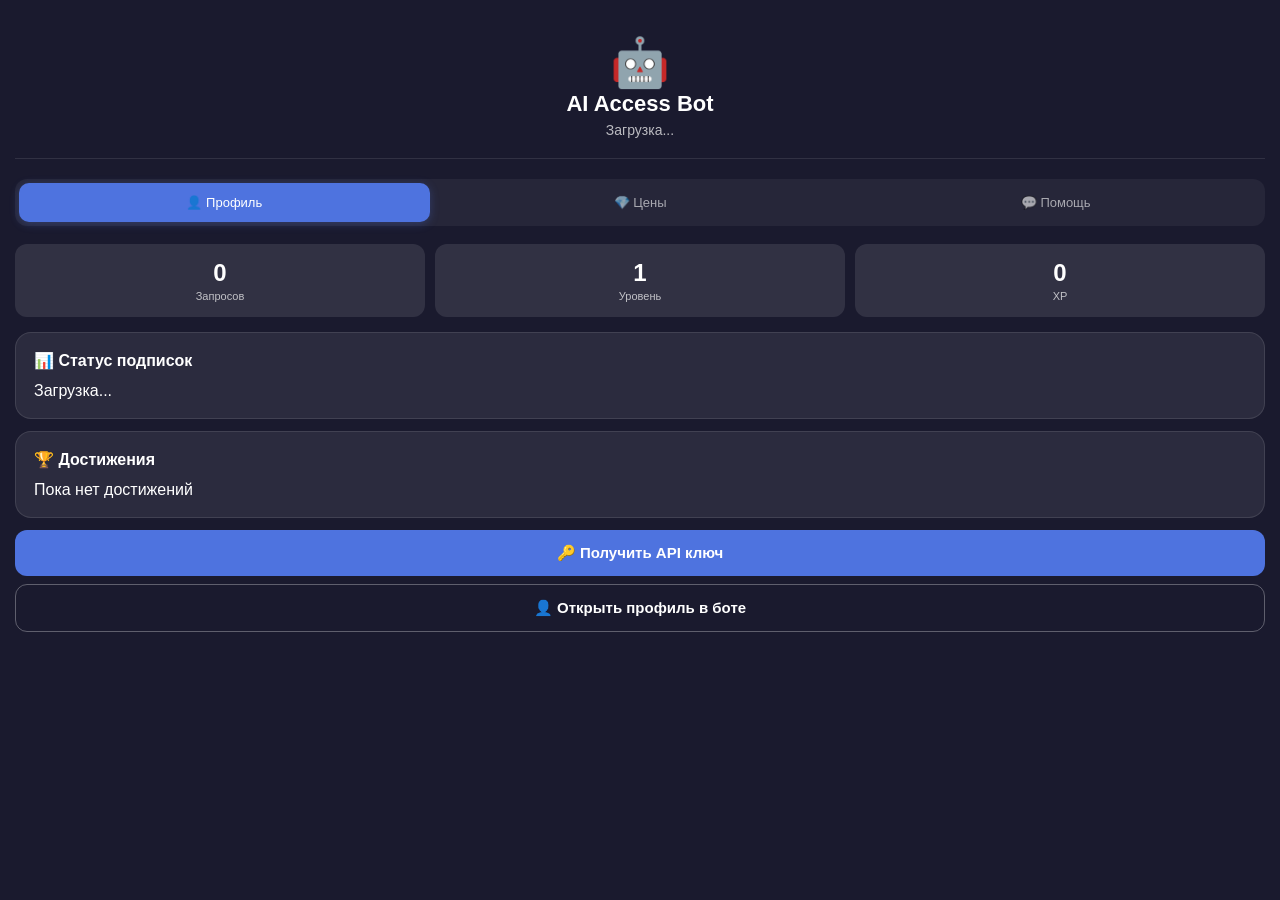
==== index.html @ 4efcd6c3 "Create index.html" ====
<!DOCTYPE html>
<html>
<head>
    <meta charset="UTF-8">
    <meta name="viewport" content="width=device-width, initial-scale=1.0, user-scalable=no">
    <title>AI Access Bot</title>
    <script src="https://telegram.org/js/telegram-web-app.js"></script>
    <style>
        * { margin: 0; padding: 0; box-sizing: border-box; }
        body {
            font-family: -apple-system, BlinkMacSystemFont, 'Segoe UI', sans-serif;
            background: #1a1a2e;
            color: white;
            min-height: 100vh;
            padding: 15px;
        }
        .header {
            text-align: center;
            padding: 20px 0;
            border-bottom: 1px solid rgba(255,255,255,0.1);
            margin-bottom: 20px;
        }
        .header h1 { font-size: 22px; }
        .header .emoji { font-size: 48px; }
        .header p { opacity: 0.7; font-size: 14px; margin-top: 5px; }
        
        .card {
            background: rgba(255,255,255,0.08);
            border-radius: 16px;
            padding: 18px;
            margin-bottom: 12px;
            border: 1px solid rgba(255,255,255,0.1);
        }
        .card h3 { font-size: 16px; margin-bottom: 12px; }
        
        .stats-row {
            display: flex;
            gap: 10px;
            margin-bottom: 15px;
        }
        .stat-box {
            flex: 1;
            background: rgba(255,255,255,0.1);
            border-radius: 12px;
            padding: 15px 10px;
            text-align: center;
        }
        .stat-box .value { font-size: 24px; font-weight: bold; }
        .stat-box .label { font-size: 11px; opacity: 0.7; margin-top: 3px; }
        
        .btn {
            display: block;
            width: 100%;
            padding: 14px;
            border: none;
            border-radius: 12px;
            font-size: 15px;
            cursor: pointer;
            margin-bottom: 8px;
            font-weight: 600;
            transition: all 0.2s;
            text-align: center;
        }
        .btn:active { transform: scale(0.97); opacity: 0.8; }
        .btn-blue { background: #4e73df; color: white; }
        .btn-green { background: #1cc88a; color: white; }
        .btn-purple { background: #764ba2; color: white; }
        .btn-outline { 
            background: transparent; 
            border: 1px solid rgba(255,255,255,0.3); 
            color: white; 
        }
        
        .nav-tabs {
            display: flex;
            gap: 5px;
            margin-bottom: 18px;
            background: rgba(255,255,255,0.05);
            border-radius: 12px;
            padding: 4px;
        }
        .nav-tab {
            flex: 1;
            padding: 12px 8px;
            border: none;
            border-radius: 10px;
            background: transparent;
            color: rgba(255,255,255,0.6);
            cursor: pointer;
            font-size: 13px;
            text-align: center;
            transition: all 0.3s;
        }
        .nav-tab.active { 
            background: #4e73df; 
            color: white; 
            box-shadow: 0 2px 10px rgba(78,115,223,0.3);
        }
        
        .tab-content { display: none; }
        .tab-content.active { display: block; }
        
        .key-box {
            background: rgba(0,0,0,0.3);
            padding: 12px;
            border-radius: 8px;
            font-family: monospace;
            word-break: break-all;
            font-size: 13px;
            margin-top: 8px;
            border: 1px solid rgba(255,255,255,0.1);
        }
        
        .achievement-tag {
            display: inline-block;
            background: rgba(255,255,255,0.12);
            padding: 6px 14px;
            border-radius: 20px;
            margin: 3px;
            font-size: 13px;
            border: 1px solid rgba(255,255,255,0.15);
        }
        
        .order-item {
            background: rgba(255,255,255,0.05);
            padding: 12px;
            border-radius: 10px;
            margin-bottom: 8px;
            border-left: 3px solid #4e73df;
        }
        
        .popup {
            display: none;
            position: fixed;
            top: 0; left: 0; right: 0; bottom: 0;
            background: rgba(0,0,0,0.8);
            z-index: 1000;
            align-items: center;
            justify-content: center;
        }
        .popup-content {
            background: #2a2a4a;
            border-radius: 16px;
            padding: 25px;
            margin: 20px;
            max-width: 400px;
            width: 100%;
        }
        .popup h3 { margin-bottom: 15px; }
        .popup input, .popup select {
            width: 100%;
            padding: 12px;
            border-radius: 10px;
            border: 1px solid rgba(255,255,255,0.2);
            background: rgba(255,255,255,0.1);
            color: white;
            margin-bottom: 10px;
            font-size: 15px;
        }
        .popup select option { background: #2a2a4a; color: white; }
        
        .toast {
            position: fixed;
            bottom: 20px;
            left: 50%;
            transform: translateX(-50%);
            background: #1cc88a;
            color: white;
            padding: 12px 24px;
            border-radius: 12px;
            font-weight: 600;
            z-index: 999;
            animation: slideUp 0.3s ease;
        }
        @keyframes slideUp {
            from { transform: translateX(-50%) translateY(100px); opacity: 0; }
            to { transform: translateX(-50%) translateY(0); opacity: 1; }
        }
    </style>
</head>
<body>
    <div class="header">
        <div class="emoji">🤖</div>
        <h1>AI Access Bot</h1>
        <p id="user-greeting">Загрузка...</p>
    </div>
    
    <!-- Вкладки -->
    <div class="nav-tabs">
        <button class="nav-tab active" onclick="switchTab('profile')">👤 Профиль</button>
        <button class="nav-tab" onclick="switchTab('pricing')">💎 Цены</button>
        <button class="nav-tab" onclick="switchTab('support')">💬 Помощь</button>
    </div>
    
    <!-- Профиль -->
    <div id="tab-profile" class="tab-content active">
        <div class="stats-row">
            <div class="stat-box">
                <div class="value" id="stat-requests">0</div>
                <div class="label">Запросов</div>
            </div>
            <div class="stat-box">
                <div class="value" id="stat-level">1</div>
                <div class="label">Уровень</div>
            </div>
            <div class="stat-box">
                <div class="value" id="stat-xp">0</div>
                <div class="label">XP</div>
            </div>
        </div>
        
        <div class="card">
            <h3>📊 Статус подписок</h3>
            <p id="sub-info">Загрузка...</p>
        </div>
        
        <div class="card">
            <h3>🏆 Достижения</h3>
            <div id="achievements">Пока нет достижений</div>
        </div>
        
        <button class="btn btn-blue" onclick="sendBotCommand('key')">🔑 Получить API ключ</button>
        <button class="btn btn-outline" onclick="sendBotCommand('profile')">👤 Открыть профиль в боте</button>
    </div>
    
    <!-- Цены -->
    <div id="tab-pricing" class="tab-content">
        <div class="card">
            <h3>🤖 AI Access</h3>
            <p>Доступ к ChatGPT, Claude, Midjourney</p>
            <div style="margin-top:12px;">
                <div class="order-item">
                    <strong>30 дней</strong> — 49 ₽
                </div>
                <div class="order-item">
                    <strong>90 дней</strong> — 99 ₽ <span style="color:#1cc88a;">-33%</span>
                </div>
                <div class="order-item">
                    <strong>365 дней</strong> — 299 ₽ <span style="color:#1cc88a;">-45%</span>
                </div>
            </div>
            <button class="btn btn-blue" style="margin-top:12px;" onclick="sendBotCommand('start')">🤖 Купить AI доступ</button>
        </div>
        
        <div class="card">
            <h3>📱 SIM.DL</h3>
            <p>Активация сим-карт через доверенное лицо</p>
            <div style="margin-top:12px;">
                <div class="order-item"><strong>30 дней</strong> — 299 ₽</div>
                <div class="order-item"><strong>90 дней</strong> — 599 ₽</div>
                <div class="order-item"><strong>365 дней</strong> — 1499 ₽</div>
            </div>
            <button class="btn btn-purple" style="margin-top:12px;" onclick="sendBotCommand('start')">📱 Купить SIM доступ</button>
        </div>
    </div>
    
    <!-- Поддержка -->
    <div id="tab-support" class="tab-content">
        <div class="card">
            <h3>💬 Частые вопросы</h3>
            <button class="btn btn-outline" onclick="showAnswer('price')">💰 Сколько стоит?</button>
            <button class="btn btn-outline" onclick="showAnswer('trial')">🆓 Есть ли триал?</button>
            <button class="btn btn-outline" onclick="showAnswer('key')">🔑 Как получить ключ?</button>
            <button class="btn btn-outline" onclick="showAnswer('sim')">📱 Как работает SIM.DL?</button>
        </div>
        
        <div class="card">
            <h3>📝 Нужна помощь?</h3>
            <textarea id="support-msg" style="width:100%;height:80px;border-radius:10px;padding:10px;background:rgba(255,255,255,0.1);color:white;border:1px solid rgba(255,255,255,0.2);margin-bottom:10px;" placeholder="Опишите проблему..."></textarea>
            <button class="btn btn-green" onclick="sendSupport()">📞 Отправить в поддержку</button>
        </div>
    </div>
    
    <!-- Попап ответа -->
    <div class="popup" id="answer-popup">
        <div class="popup-content">
            <h3 id="answer-title">Ответ</h3>
            <p id="answer-text"></p>
            <button class="btn btn-blue" onclick="closePopup()">Понятно</button>
        </div>
    </div>
    
    <script>
        const tg = window.Telegram.WebApp;
        tg.ready();
        tg.expand();
        
        // Данные пользователя из Telegram
        const user = tg.initDataUnsafe?.user;
        if (user) {
            document.getElementById('user-greeting').textContent = 
                '👋 ' + user.first_name + (user.username ? ' (@' + user.username + ')' : '');
        }
        
        // FAQ ответы
        const answers = {
            price: '💰 Стоимость:\n• AI Access — 49 ₽ (30 дн)\n• SIM.DL — 299 ₽ (30 дн)\nЕсть скидки на 90 и 365 дней!',
            trial: '🆓 Да! Триал AI Access на 3 дня бесллатно.\nИспользуйте кнопку «Получить доступ» в боте.',
            key: '🔑 После оплаты:\n1. Нажмите «Мой ключ» в боте\n2. Или используйте /key\nКлюч активируется через 10-15 мин.',
            sim: '📱 SIM.DL — активация сим-карт:\n1. Оплатите доступ\n2. Выберите оператора/регион\n3. Получите номер\nРаботает для Билайн, МТС, Мегафон, Tele2'
        };
        
        function switchTab(name) {
            document.querySelectorAll('.tab-content').forEach(t => t.classList.remove('active'));
            document.querySelectorAll('.nav-tab').forEach(b => b.classList.remove('active'));
            document.getElementById('tab-' + name).classList.add('active');
            event.target.classList.add('active');
        }
        
        function showAnswer(key) {
            document.getElementById('answer-title').textContent = '💬 Ответ';
            document.getElementById('answer-text').textContent = answers[key];
            document.getElementById('answer-popup').style.display = 'flex';
        }
        
        function closePopup() {
            document.getElementById('answer-popup').style.display = 'none';
        }
        
        function sendBotCommand(cmd) {
            tg.sendData(JSON.stringify({action: cmd}));
            showToast('✅ Отправлено в бота!');
        }
        
        function sendSupport() {
            const msg = document.getElementById('support-msg').value;
            if (msg) {
                tg.sendData(JSON.stringify({action: 'support', message: msg}));
                document.getElementById('support-msg').value = '';
                showToast('✅ Сообщение отправлено!');
            }
        }
        
        function showToast(text) {
            const toast = document.createElement('div');
            toast.className = 'toast';
            toast.textContent = text;
            document.body.appendChild(toast);
            setTimeout(() => toast.remove(), 2000);
        }
        
        // Загрузка данных из URL параметров (опционально)
        const params = new URLSearchParams(window.location.search);
        const userId = params.get('user_id');
        if (userId) {
            document.getElementById('stat-requests').textContent = '...';
            document.getElementById('sub-info').textContent = '🤖 AI: ... | 📱 SIM: ...';
        }
        
        // Установка цвета темы из Telegram
        if (tg.colorScheme === 'dark') {
            document.body.style.background = '#1a1a2e';
        } else {
            document.body.style.background = '#1a1a2e'; // Всегда тёмная
        }
    </script>
</body>
</html>
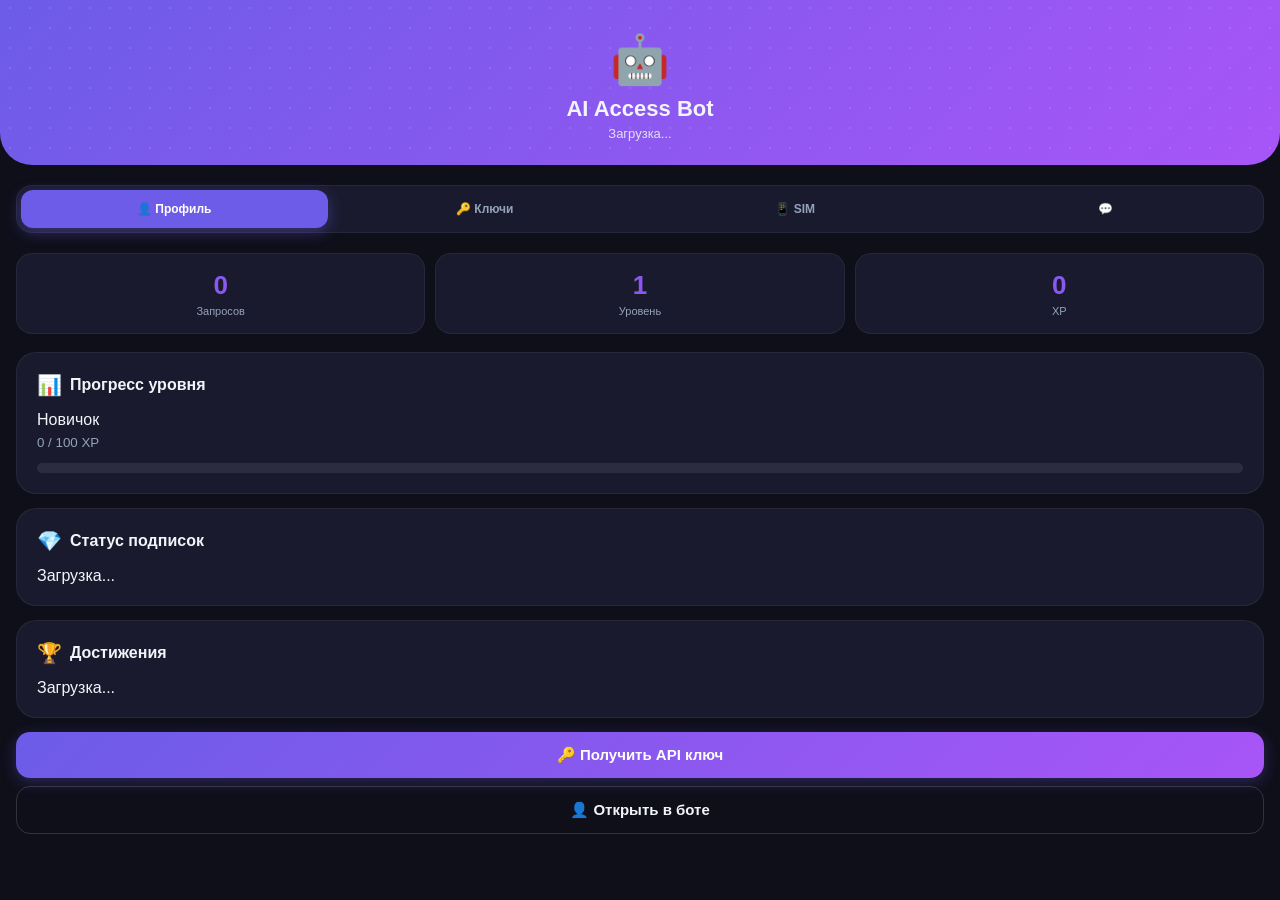
==== commit dcaacd6b: "Update index.html" ====
--- a/index.html
+++ b/index.html
@@ -1,200 +1,366 @@
 <!DOCTYPE html>
-<html>
+<html lang="ru">
 <head>
     <meta charset="UTF-8">
-    <meta name="viewport" content="width=device-width, initial-scale=1.0, user-scalable=no">
+    <meta name="viewport" content="width=device-width, initial-scale=1.0, user-scalable=no, viewport-fit=cover">
     <title>AI Access Bot</title>
     <script src="https://telegram.org/js/telegram-web-app.js"></script>
     <style>
+        :root {
+            --bg: #0f0f1a;
+            --card: #1a1a2e;
+            --accent: #6c5ce7;
+            --accent2: #a855f7;
+            --green: #10b981;
+            --yellow: #f59e0b;
+            --red: #ef4444;
+            --text: #f1f5f9;
+            --text2: #94a3b8;
+            --border: rgba(255,255,255,0.06);
+        }
+
         * { margin: 0; padding: 0; box-sizing: border-box; }
+
         body {
-            font-family: -apple-system, BlinkMacSystemFont, 'Segoe UI', sans-serif;
-            background: #1a1a2e;
+            font-family: -apple-system, BlinkMacSystemFont, 'Segoe UI', Roboto, sans-serif;
+            background: var(--bg);
+            color: var(--text);
+            min-height: 100vh;
+            padding-bottom: 20px;
+            -webkit-tap-highlight-color: transparent;
+            user-select: none;
+        }
+
+        /* Header */
+        .header {
+            background: linear-gradient(135deg, var(--accent), var(--accent2));
+            padding: 32px 20px 24px;
+            text-align: center;
+            border-radius: 0 0 32px 32px;
+            position: relative;
+            overflow: hidden;
+        }
+        .header::after {
+            content: '';
+            position: absolute;
+            top: -50%;
+            left: -50%;
+            width: 200%;
+            height: 200%;
+            background: radial-gradient(circle, rgba(255,255,255,0.1) 1px, transparent 1px);
+            background-size: 20px 20px;
+            animation: moveGrid 20s linear infinite;
+        }
+        @keyframes moveGrid {
+            from { transform: translate(0, 0); }
+            to { transform: translate(20px, 20px); }
+        }
+        .header-content { position: relative; z-index: 1; }
+        .header .emoji { font-size: 48px; animation: bounce 2s ease infinite; }
+        @keyframes bounce {
+            0%, 100% { transform: translateY(0); }
+            50% { transform: translateY(-10px); }
+        }
+        .header h1 { font-size: 22px; font-weight: 700; margin-top: 8px; }
+        .header p { font-size: 13px; opacity: 0.85; margin-top: 4px; }
+
+        /* Tabs */
+        .tabs {
+            display: flex;
+            gap: 4px;
+            margin: 20px 16px;
+            background: var(--card);
+            border-radius: 16px;
+            padding: 4px;
+            position: sticky;
+            top: 10px;
+            z-index: 100;
+            border: 1px solid var(--border);
+        }
+        .tab {
+            flex: 1;
+            padding: 12px 8px;
+            border: none;
+            border-radius: 12px;
+            background: transparent;
+            color: var(--text2);
+            cursor: pointer;
+            font-size: 12px;
+            font-weight: 600;
+            transition: all 0.3s ease;
+            white-space: nowrap;
+        }
+        .tab.active {
+            background: var(--accent);
             color: white;
-            min-height: 100vh;
-            padding: 15px;
-        }
-        .header {
+            box-shadow: 0 4px 15px rgba(108, 92, 231, 0.4);
+        }
+
+        /* Content */
+        .tab-content { display: none; padding: 0 16px; }
+        .tab-content.active { display: block; animation: fadeIn 0.3s ease; }
+        @keyframes fadeIn {
+            from { opacity: 0; transform: translateY(10px); }
+            to { opacity: 1; transform: translateY(0); }
+        }
+
+        /* Cards */
+        .card {
+            background: var(--card);
+            border-radius: 20px;
+            padding: 20px;
+            margin-bottom: 14px;
+            border: 1px solid var(--border);
+            transition: transform 0.2s ease;
+        }
+        .card:active { transform: scale(0.98); }
+        .card h3 {
+            font-size: 16px;
+            margin-bottom: 14px;
+            display: flex;
+            align-items: center;
+            gap: 8px;
+        }
+        .card h3 .icon { font-size: 20px; }
+
+        /* Stats Grid */
+        .stats-grid {
+            display: grid;
+            grid-template-columns: repeat(3, 1fr);
+            gap: 10px;
+            margin-bottom: 18px;
+        }
+        .stat-box {
+            background: var(--card);
+            border-radius: 16px;
+            padding: 16px 12px;
             text-align: center;
-            padding: 20px 0;
-            border-bottom: 1px solid rgba(255,255,255,0.1);
-            margin-bottom: 20px;
-        }
-        .header h1 { font-size: 22px; }
-        .header .emoji { font-size: 48px; }
-        .header p { opacity: 0.7; font-size: 14px; margin-top: 5px; }
-        
-        .card {
+            border: 1px solid var(--border);
+        }
+        .stat-box .value {
+            font-size: 26px;
+            font-weight: 700;
+            background: linear-gradient(135deg, var(--accent), var(--accent2));
+            -webkit-background-clip: text;
+            -webkit-text-fill-color: transparent;
+        }
+        .stat-box .label {
+            font-size: 11px;
+            color: var(--text2);
+            margin-top: 4px;
+        }
+
+        /* XP Bar */
+        .xp-bar {
             background: rgba(255,255,255,0.08);
-            border-radius: 16px;
-            padding: 18px;
-            margin-bottom: 12px;
-            border: 1px solid rgba(255,255,255,0.1);
-        }
-        .card h3 { font-size: 16px; margin-bottom: 12px; }
-        
-        .stats-row {
-            display: flex;
-            gap: 10px;
-            margin-bottom: 15px;
-        }
-        .stat-box {
-            flex: 1;
-            background: rgba(255,255,255,0.1);
             border-radius: 12px;
-            padding: 15px 10px;
-            text-align: center;
-        }
-        .stat-box .value { font-size: 24px; font-weight: bold; }
-        .stat-box .label { font-size: 11px; opacity: 0.7; margin-top: 3px; }
-        
+            height: 10px;
+            margin-top: 12px;
+            overflow: hidden;
+        }
+        .xp-fill {
+            height: 100%;
+            border-radius: 12px;
+            background: linear-gradient(90deg, var(--accent), var(--accent2));
+            transition: width 0.5s ease;
+            position: relative;
+        }
+        .xp-fill::after {
+            content: '';
+            position: absolute;
+            right: 0; top: 0; bottom: 0;
+            width: 20px;
+            background: white;
+            opacity: 0.3;
+            border-radius: 0 12px 12px 0;
+        }
+
+        /* Buttons */
         .btn {
             display: block;
             width: 100%;
             padding: 14px;
             border: none;
-            border-radius: 12px;
+            border-radius: 14px;
             font-size: 15px;
+            font-weight: 600;
             cursor: pointer;
             margin-bottom: 8px;
-            font-weight: 600;
-            transition: all 0.2s;
+            transition: all 0.2s ease;
             text-align: center;
-        }
-        .btn:active { transform: scale(0.97); opacity: 0.8; }
-        .btn-blue { background: #4e73df; color: white; }
-        .btn-green { background: #1cc88a; color: white; }
-        .btn-purple { background: #764ba2; color: white; }
-        .btn-outline { 
-            background: transparent; 
-            border: 1px solid rgba(255,255,255,0.3); 
-            color: white; 
-        }
-        
-        .nav-tabs {
-            display: flex;
-            gap: 5px;
-            margin-bottom: 18px;
-            background: rgba(255,255,255,0.05);
-            border-radius: 12px;
-            padding: 4px;
-        }
-        .nav-tab {
-            flex: 1;
-            padding: 12px 8px;
-            border: none;
-            border-radius: 10px;
+            position: relative;
+            overflow: hidden;
+        }
+        .btn:active {
+            transform: scale(0.96);
+            opacity: 0.85;
+        }
+        .btn-primary {
+            background: linear-gradient(135deg, var(--accent), var(--accent2));
+            color: white;
+            box-shadow: 0 4px 15px rgba(108, 92, 231, 0.3);
+        }
+        .btn-success { background: var(--green); color: white; }
+        .btn-warning { background: var(--yellow); color: #1a1a2e; }
+        .btn-outline {
             background: transparent;
-            color: rgba(255,255,255,0.6);
-            cursor: pointer;
-            font-size: 13px;
-            text-align: center;
-            transition: all 0.3s;
-        }
-        .nav-tab.active { 
-            background: #4e73df; 
-            color: white; 
-            box-shadow: 0 2px 10px rgba(78,115,223,0.3);
-        }
-        
-        .tab-content { display: none; }
-        .tab-content.active { display: block; }
-        
+            border: 1px solid rgba(255,255,255,0.15);
+            color: var(--text);
+        }
+
+        /* Key Box */
         .key-box {
             background: rgba(0,0,0,0.3);
-            padding: 12px;
+            padding: 14px;
+            border-radius: 12px;
+            font-family: 'Courier New', monospace;
+            font-size: 12px;
+            word-break: break-all;
+            margin-top: 8px;
+            border: 1px solid var(--border);
+            position: relative;
+        }
+        .key-box .copy-btn {
+            position: absolute;
+            right: 8px;
+            top: 8px;
+            background: var(--accent);
+            color: white;
+            border: none;
+            padding: 6px 12px;
             border-radius: 8px;
-            font-family: monospace;
-            word-break: break-all;
-            font-size: 13px;
-            margin-top: 8px;
-            border: 1px solid rgba(255,255,255,0.1);
-        }
-        
+            font-size: 11px;
+            cursor: pointer;
+        }
+
+        /* Achievements */
         .achievement-tag {
             display: inline-block;
-            background: rgba(255,255,255,0.12);
-            padding: 6px 14px;
+            background: rgba(255,255,255,0.06);
+            padding: 8px 14px;
             border-radius: 20px;
             margin: 3px;
             font-size: 13px;
-            border: 1px solid rgba(255,255,255,0.15);
-        }
-        
+            border: 1px solid var(--border);
+        }
+
+        /* Orders */
         .order-item {
-            background: rgba(255,255,255,0.05);
-            padding: 12px;
-            border-radius: 10px;
+            background: rgba(255,255,255,0.03);
+            padding: 14px;
+            border-radius: 12px;
             margin-bottom: 8px;
-            border-left: 3px solid #4e73df;
-        }
-        
-        .popup {
+            border-left: 3px solid var(--accent);
+        }
+        .order-item.completed { border-left-color: var(--green); }
+        .order-item.pending { border-left-color: var(--yellow); }
+
+        /* Toast */
+        .toast {
+            position: fixed;
+            bottom: 30px;
+            left: 50%;
+            transform: translateX(-50%);
+            background: var(--green);
+            color: white;
+            padding: 12px 24px;
+            border-radius: 14px;
+            font-weight: 600;
+            font-size: 14px;
+            z-index: 999;
+            animation: slideUp 0.3s ease;
+            box-shadow: 0 10px 30px rgba(16, 185, 129, 0.4);
+        }
+        @keyframes slideUp {
+            from { transform: translateX(-50%) translateY(100px); opacity: 0; }
+            to { transform: translateX(-50%) translateY(0); opacity: 1; }
+        }
+
+        /* Modal */
+        .modal {
             display: none;
             position: fixed;
             top: 0; left: 0; right: 0; bottom: 0;
             background: rgba(0,0,0,0.8);
-            z-index: 1000;
+            z-index: 200;
             align-items: center;
             justify-content: center;
-        }
-        .popup-content {
-            background: #2a2a4a;
-            border-radius: 16px;
-            padding: 25px;
-            margin: 20px;
+            padding: 20px;
+        }
+        .modal.active { display: flex; }
+        .modal-content {
+            background: var(--card);
+            border-radius: 20px;
+            padding: 24px;
             max-width: 400px;
             width: 100%;
-        }
-        .popup h3 { margin-bottom: 15px; }
-        .popup input, .popup select {
+            border: 1px solid var(--border);
+        }
+        .modal h3 { margin-bottom: 16px; }
+        .modal textarea {
             width: 100%;
+            height: 100px;
+            background: rgba(255,255,255,0.05);
+            border: 1px solid var(--border);
+            border-radius: 12px;
+            color: var(--text);
             padding: 12px;
-            border-radius: 10px;
-            border: 1px solid rgba(255,255,255,0.2);
-            background: rgba(255,255,255,0.1);
-            color: white;
-            margin-bottom: 10px;
-            font-size: 15px;
-        }
-        .popup select option { background: #2a2a4a; color: white; }
-        
-        .toast {
-            position: fixed;
-            bottom: 20px;
-            left: 50%;
-            transform: translateX(-50%);
-            background: #1cc88a;
-            color: white;
-            padding: 12px 24px;
-            border-radius: 12px;
-            font-weight: 600;
-            z-index: 999;
-            animation: slideUp 0.3s ease;
-        }
-        @keyframes slideUp {
-            from { transform: translateX(-50%) translateY(100px); opacity: 0; }
-            to { transform: translateX(-50%) translateY(0); opacity: 1; }
+            font-family: inherit;
+            font-size: 14px;
+            resize: vertical;
+        }
+
+        /* Pulse Animation */
+        .pulse {
+            animation: pulse 2s ease infinite;
+        }
+        @keyframes pulse {
+            0%, 100% { opacity: 1; }
+            50% { opacity: 0.5; }
+        }
+
+        /* Loading */
+        .loading {
+            text-align: center;
+            padding: 30px;
+            color: var(--text2);
+        }
+        .loading .spinner {
+            width: 40px;
+            height: 40px;
+            border: 3px solid var(--border);
+            border-top-color: var(--accent);
+            border-radius: 50%;
+            animation: spin 0.8s linear infinite;
+            margin: 0 auto 12px;
+        }
+        @keyframes spin {
+            to { transform: rotate(360deg); }
         }
     </style>
 </head>
 <body>
+
+    <!-- Header -->
     <div class="header">
-        <div class="emoji">🤖</div>
-        <h1>AI Access Bot</h1>
-        <p id="user-greeting">Загрузка...</p>
-    </div>
-    
-    <!-- Вкладки -->
-    <div class="nav-tabs">
-        <button class="nav-tab active" onclick="switchTab('profile')">👤 Профиль</button>
-        <button class="nav-tab" onclick="switchTab('pricing')">💎 Цены</button>
-        <button class="nav-tab" onclick="switchTab('support')">💬 Помощь</button>
-    </div>
-    
-    <!-- Профиль -->
+        <div class="header-content">
+            <div class="emoji">🤖</div>
+            <h1>AI Access Bot</h1>
+            <p id="user-greeting">Загрузка...</p>
+        </div>
+    </div>
+
+    <!-- Tabs -->
+    <div class="tabs">
+        <button class="tab active" onclick="switchTab('profile')">👤 Профиль</button>
+        <button class="tab" onclick="switchTab('keys')">🔑 Ключи</button>
+        <button class="tab" onclick="switchTab('sim')">📱 SIM</button>
+        <button class="tab" onclick="switchTab('help')">💬</button>
+    </div>
+
+    <!-- Profile Tab -->
     <div id="tab-profile" class="tab-content active">
-        <div class="stats-row">
+        <div class="stats-grid">
             <div class="stat-box">
                 <div class="value" id="stat-requests">0</div>
                 <div class="label">Запросов</div>
@@ -208,151 +374,202 @@
                 <div class="label">XP</div>
             </div>
         </div>
-        
-        <div class="card">
-            <h3>📊 Статус подписок</h3>
-            <p id="sub-info">Загрузка...</p>
-        </div>
-        
-        <div class="card">
-            <h3>🏆 Достижения</h3>
-            <div id="achievements">Пока нет достижений</div>
-        </div>
-        
-        <button class="btn btn-blue" onclick="sendBotCommand('key')">🔑 Получить API ключ</button>
-        <button class="btn btn-outline" onclick="sendBotCommand('profile')">👤 Открыть профиль в боте</button>
-    </div>
-    
-    <!-- Цены -->
-    <div id="tab-pricing" class="tab-content">
-        <div class="card">
-            <h3>🤖 AI Access</h3>
-            <p>Доступ к ChatGPT, Claude, Midjourney</p>
-            <div style="margin-top:12px;">
-                <div class="order-item">
-                    <strong>30 дней</strong> — 49 ₽
-                </div>
-                <div class="order-item">
-                    <strong>90 дней</strong> — 99 ₽ <span style="color:#1cc88a;">-33%</span>
-                </div>
-                <div class="order-item">
-                    <strong>365 дней</strong> — 299 ₽ <span style="color:#1cc88a;">-45%</span>
-                </div>
+
+        <div class="card">
+            <h3><span class="icon">📊</span> Прогресс уровня</h3>
+            <p id="level-name" style="margin-bottom:4px;">Новичок</p>
+            <small style="color:var(--text2);" id="xp-text">0 / 100 XP</small>
+            <div class="xp-bar">
+                <div class="xp-fill" id="xp-bar" style="width: 0%;"></div>
             </div>
-            <button class="btn btn-blue" style="margin-top:12px;" onclick="sendBotCommand('start')">🤖 Купить AI доступ</button>
-        </div>
-        
-        <div class="card">
-            <h3>📱 SIM.DL</h3>
-            <p>Активация сим-карт через доверенное лицо</p>
-            <div style="margin-top:12px;">
-                <div class="order-item"><strong>30 дней</strong> — 299 ₽</div>
-                <div class="order-item"><strong>90 дней</strong> — 599 ₽</div>
-                <div class="order-item"><strong>365 дней</strong> — 1499 ₽</div>
-            </div>
-            <button class="btn btn-purple" style="margin-top:12px;" onclick="sendBotCommand('start')">📱 Купить SIM доступ</button>
-        </div>
-    </div>
-    
-    <!-- Поддержка -->
-    <div id="tab-support" class="tab-content">
-        <div class="card">
-            <h3>💬 Частые вопросы</h3>
-            <button class="btn btn-outline" onclick="showAnswer('price')">💰 Сколько стоит?</button>
-            <button class="btn btn-outline" onclick="showAnswer('trial')">🆓 Есть ли триал?</button>
-            <button class="btn btn-outline" onclick="showAnswer('key')">🔑 Как получить ключ?</button>
-            <button class="btn btn-outline" onclick="showAnswer('sim')">📱 Как работает SIM.DL?</button>
-        </div>
-        
-        <div class="card">
-            <h3>📝 Нужна помощь?</h3>
-            <textarea id="support-msg" style="width:100%;height:80px;border-radius:10px;padding:10px;background:rgba(255,255,255,0.1);color:white;border:1px solid rgba(255,255,255,0.2);margin-bottom:10px;" placeholder="Опишите проблему..."></textarea>
-            <button class="btn btn-green" onclick="sendSupport()">📞 Отправить в поддержку</button>
-        </div>
-    </div>
-    
-    <!-- Попап ответа -->
-    <div class="popup" id="answer-popup">
-        <div class="popup-content">
-            <h3 id="answer-title">Ответ</h3>
-            <p id="answer-text"></p>
-            <button class="btn btn-blue" onclick="closePopup()">Понятно</button>
-        </div>
-    </div>
-    
+        </div>
+
+        <div class="card">
+            <h3><span class="icon">💎</span> Статус подписок</h3>
+            <div id="sub-info">Загрузка...</div>
+        </div>
+
+        <div class="card">
+            <h3><span class="icon">🏆</span> Достижения</h3>
+            <div id="achievements">Загрузка...</div>
+        </div>
+
+        <button class="btn btn-primary" onclick="sendBotCmd('key')">🔑 Получить API ключ</button>
+        <button class="btn btn-outline" onclick="sendBotCmd('profile')">👤 Открыть в боте</button>
+    </div>
+
+    <!-- Keys Tab -->
+    <div id="tab-keys" class="tab-content">
+        <div class="card">
+            <h3><span class="icon">🔑</span> AI API Ключи</h3>
+            <div id="keys-list">Загрузка...</div>
+        </div>
+        <button class="btn btn-primary" onclick="generateKey()">🔄 Сгенерировать новый ключ</button>
+        <button class="btn btn-outline" onclick="sendBotCmd('key')">📋 Все ключи в боте</button>
+    </div>
+
+    <!-- SIM Tab -->
+    <div id="tab-sim" class="tab-content">
+        <div class="card">
+            <h3><span class="icon">📱</span> Мои SIM заказы</h3>
+            <div id="sim-orders">Загрузка...</div>
+        </div>
+        <button class="btn btn-primary" onclick="sendBotCmd('start')">📱 Новый заказ</button>
+    </div>
+
+    <!-- Help Tab -->
+    <div id="tab-help" class="tab-content">
+        <div class="card">
+            <h3><span class="icon">💬</span> Частые вопросы</h3>
+            <button class="btn btn-outline" onclick="showFAQ('price')">💰 Сколько стоит?</button>
+            <button class="btn btn-outline" onclick="showFAQ('trial')">🆓 Есть ли триал?</button>
+            <button class="btn btn-outline" onclick="showFAQ('key')">🔑 Как получить ключ?</button>
+            <button class="btn btn-outline" onclick="showFAQ('sim')">📱 Как работает SIM.DL?</button>
+            <button class="btn btn-outline" onclick="showFAQ('pay')">💳 Способы оплаты?</button>
+        </div>
+
+        <div class="card">
+            <h3><span class="icon">📝</span> Нужна помощь?</h3>
+            <textarea id="help-msg" placeholder="Опишите проблему..."></textarea>
+            <button class="btn btn-success" onclick="sendHelp()" style="margin-top:8px;">📞 Отправить</button>
+        </div>
+    </div>
+
+    <!-- FAQ Modal -->
+    <div class="modal" id="faq-modal">
+        <div class="modal-content">
+            <h3 id="faq-title">Ответ</h3>
+            <p id="faq-text" style="line-height:1.6;"></p>
+            <button class="btn btn-primary" onclick="closeModal()" style="margin-top:16px;">Понятно</button>
+        </div>
+    </div>
+
     <script>
+        // ============== INIT ==============
         const tg = window.Telegram.WebApp;
         tg.ready();
         tg.expand();
+
+        // User data
+        const user = tg.initDataUnsafe?.user;
+        const userId = user?.id || new URLSearchParams(location.search).get('user_id');
         
-        // Данные пользователя из Telegram
-        const user = tg.initDataUnsafe?.user;
         if (user) {
             document.getElementById('user-greeting').textContent = 
                 '👋 ' + user.first_name + (user.username ? ' (@' + user.username + ')' : '');
         }
-        
-        // FAQ ответы
-        const answers = {
-            price: '💰 Стоимость:\n• AI Access — 49 ₽ (30 дн)\n• SIM.DL — 299 ₽ (30 дн)\nЕсть скидки на 90 и 365 дней!',
-            trial: '🆓 Да! Триал AI Access на 3 дня бесллатно.\nИспользуйте кнопку «Получить доступ» в боте.',
-            key: '🔑 После оплаты:\n1. Нажмите «Мой ключ» в боте\n2. Или используйте /key\nКлюч активируется через 10-15 мин.',
-            sim: '📱 SIM.DL — активация сим-карт:\n1. Оплатите доступ\n2. Выберите оператора/регион\n3. Получите номер\nРаботает для Билайн, МТС, Мегафон, Tele2'
+
+        // ============== FAQ DATA ==============
+        const faq = {
+            price: '💰 <b>Стоимость:</b><br><br>🤖 AI Access:<br>• 30 дней — 49 ₽<br>• 90 дней — 99 ₽<br>• 365 дней — 299 ₽<br><br>📱 SIM.DL:<br>• 30 дней — 299 ₽<br>• 90 дней — 599 ₽<br>• 365 дней — 1499 ₽',
+            trial: '🆓 <b>Да, есть триал!</b><br><br>AI Access — 3 дня бесллатно.<br>Нажмите кнопку «Триал» в боте или используйте команду /trial',
+            key: '🔑 <b>Как получить ключ:</b><br><br>1. Оплатите доступ<br>2. Нажмите «Мой ключ» в боте<br>3. Или команда /key<br><br>Ключ активируется через 10-15 минут.',
+            sim: '📱 <b>SIM.DL — активация сим-карт:</b><br><br>1. Оплатите доступ (299 ₽)<br>2. Выберите оператора<br>3. Выберите регион<br>4. Выберите тариф<br>5. Получите номер<br><br>Операторы: Билайн, МТС, Мегафон, Tele2',
+            pay: '💳 <b>Способы оплаты:</b><br><br>• Перевод на карту (СБП)<br>• Криптовалюта (TON, USDT, BTC)<br>• Telegram Stars<br><br>Выберите способ в боте.'
         };
-        
+
+        // ============== TAB SWITCHING ==============
         function switchTab(name) {
-            document.querySelectorAll('.tab-content').forEach(t => t.classList.remove('active'));
-            document.querySelectorAll('.nav-tab').forEach(b => b.classList.remove('active'));
+            document.querySelectorAll('.tab-content').forEach(el => el.classList.remove('active'));
+            document.querySelectorAll('.tab').forEach(el => el.classList.remove('active'));
             document.getElementById('tab-' + name).classList.add('active');
             event.target.classList.add('active');
         }
-        
-        function showAnswer(key) {
-            document.getElementById('answer-title').textContent = '💬 Ответ';
-            document.getElementById('answer-text').textContent = answers[key];
-            document.getElementById('answer-popup').style.display = 'flex';
-        }
-        
-        function closePopup() {
-            document.getElementById('answer-popup').style.display = 'none';
-        }
-        
-        function sendBotCommand(cmd) {
-            tg.sendData(JSON.stringify({action: cmd}));
+
+        // ============== FAQ ==============
+        function showFAQ(key) {
+            document.getElementById('faq-title').textContent = '💬 ' + Object.keys(faq).find(k => faq[k] === faq[key]) || 'Ответ';
+            document.getElementById('faq-text').innerHTML = faq[key];
+            document.getElementById('faq-modal').classList.add('active');
+        }
+
+        function closeModal() {
+            document.getElementById('faq-modal').classList.remove('active');
+        }
+
+        // ============== BOT COMMANDS ==============
+        function sendBotCmd(cmd) {
+            tg.sendData(JSON.stringify({action: cmd, user_id: userId}));
             showToast('✅ Отправлено в бота!');
         }
-        
-        function sendSupport() {
-            const msg = document.getElementById('support-msg').value;
+
+        function sendHelp() {
+            const msg = document.getElementById('help-msg').value.trim();
             if (msg) {
-                tg.sendData(JSON.stringify({action: 'support', message: msg}));
-                document.getElementById('support-msg').value = '';
+                tg.sendData(JSON.stringify({action: 'support', message: msg, user_id: userId}));
+                document.getElementById('help-msg').value = '';
                 showToast('✅ Сообщение отправлено!');
+            } else {
+                showToast('⚠️ Введите сообщение');
             }
         }
-        
+
+        function generateKey() {
+            tg.sendData(JSON.stringify({action: 'generate_key', user_id: userId}));
+            showToast('🔄 Запрос на новый ключ...');
+        }
+
+        // ============== TOAST ==============
         function showToast(text) {
+            const existing = document.querySelector('.toast');
+            if (existing) existing.remove();
+            
             const toast = document.createElement('div');
             toast.className = 'toast';
             toast.textContent = text;
             document.body.appendChild(toast);
-            setTimeout(() => toast.remove(), 2000);
-        }
-        
-        // Загрузка данных из URL параметров (опционально)
-        const params = new URLSearchParams(window.location.search);
-        const userId = params.get('user_id');
-        if (userId) {
+            setTimeout(() => toast.remove(), 2500);
+        }
+
+        // ============== LOAD DATA ==============
+        function loadProfile() {
             document.getElementById('stat-requests').textContent = '...';
-            document.getElementById('sub-info').textContent = '🤖 AI: ... | 📱 SIM: ...';
-        }
-        
-        // Установка цвета темы из Telegram
-        if (tg.colorScheme === 'dark') {
-            document.body.style.background = '#1a1a2e';
-        } else {
-            document.body.style.background = '#1a1a2e'; // Всегда тёмная
-        }
+            document.getElementById('sub-info').innerHTML = '🤖 AI: ...<br>📱 SIM: ...';
+            document.getElementById('achievements').innerHTML = '<span class="achievement-tag">Загрузка...</span>';
+        }
+
+        function loadKeys() {
+            document.getElementById('keys-list').innerHTML = 
+                '<div class="key-box">Загрузка ключей...<br><small style="color:var(--text2);">Нажмите «Сгенерировать» или откройте бота</small></div>';
+        }
+
+        function loadSimOrders() {
+            document.getElementById('sim-orders').innerHTML = 
+                '<div class="loading"><div class="spinner"></div>Загрузка заказов...</div>';
+        }
+
+        // Init
+        loadProfile();
+        loadKeys();
+        loadSimOrders();
+
+        // ============== RECEIVE DATA FROM BOT ==============
+        tg.onEvent('mainButtonClicked', () => {
+            tg.sendData(JSON.stringify({action: 'main_button'}));
+        });
+
+        // Close modal on background click
+        document.getElementById('faq-modal').addEventListener('click', function(e) {
+            if (e.target === this) closeModal();
+        });
+
+        // Swipe between tabs
+        let touchStartX = 0;
+        document.addEventListener('touchstart', e => { touchStartX = e.touches[0].clientX; });
+        document.addEventListener('touchend', e => {
+            const diff = touchStartX - e.changedTouches[0].clientX;
+            if (Math.abs(diff) > 80) {
+                const tabs = ['profile', 'keys', 'sim', 'help'];
+                const current = tabs.findIndex(t => document.getElementById('tab-' + t).classList.contains('active'));
+                const next = diff > 0 ? Math.min(tabs.length - 1, current + 1) : Math.max(0, current - 1);
+                if (next !== current) {
+                    document.querySelectorAll('.tab-content').forEach(el => el.classList.remove('active'));
+                    document.querySelectorAll('.tab').forEach(el => el.classList.remove('active'));
+                    document.getElementById('tab-' + tabs[next]).classList.add('active');
+                    document.querySelectorAll('.tab')[next].classList.add('active');
+                }
+            }
+        });
     </script>
 </body>
 </html>
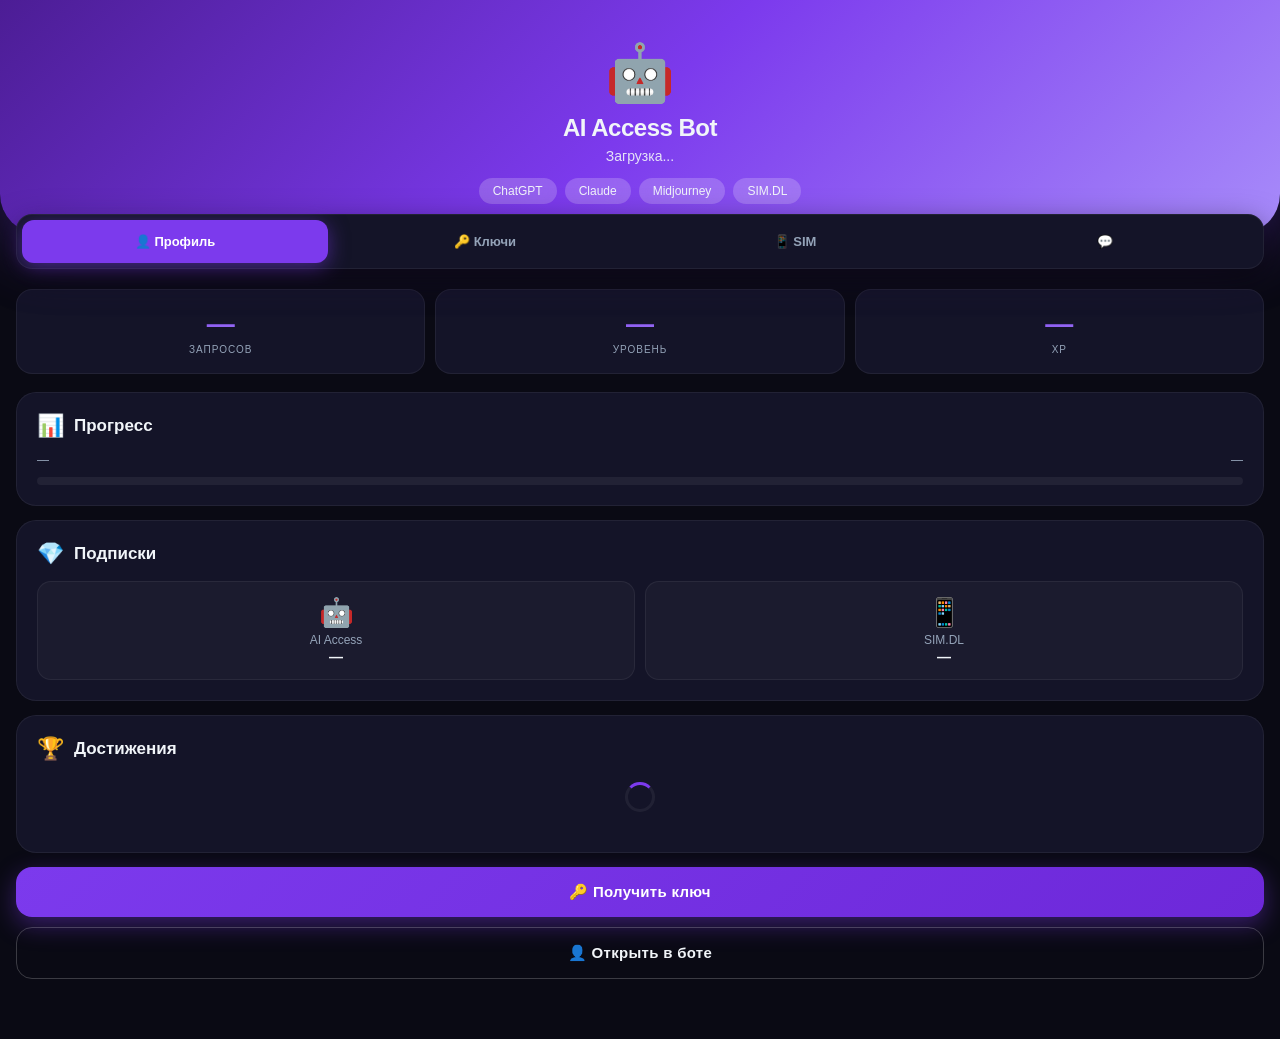
==== commit bd0c3282: "Update index.html" ====
--- a/index.html
+++ b/index.html
@@ -7,569 +7,262 @@
     <script src="https://telegram.org/js/telegram-web-app.js"></script>
     <style>
         :root {
-            --bg: #0f0f1a;
-            --card: #1a1a2e;
-            --accent: #6c5ce7;
-            --accent2: #a855f7;
-            --green: #10b981;
-            --yellow: #f59e0b;
-            --red: #ef4444;
-            --text: #f1f5f9;
-            --text2: #94a3b8;
-            --border: rgba(255,255,255,0.06);
-        }
-
-        * { margin: 0; padding: 0; box-sizing: border-box; }
-
+            --bg: #0a0a14; --card: #141428; --accent: #7c3aed; --accent2: #a78bfa;
+            --green: #10b981; --yellow: #f59e0b; --red: #ef4444; --text: #f1f5f9;
+            --text2: #94a3b8; --border: rgba(255,255,255,0.06); --radius: 20px;
+        }
+        * { margin:0; padding:0; box-sizing:border-box; }
         body {
-            font-family: -apple-system, BlinkMacSystemFont, 'Segoe UI', Roboto, sans-serif;
-            background: var(--bg);
-            color: var(--text);
-            min-height: 100vh;
-            padding-bottom: 20px;
-            -webkit-tap-highlight-color: transparent;
-            user-select: none;
-        }
-
-        /* Header */
+            font-family: -apple-system, BlinkMacSystemFont, 'Segoe UI', sans-serif;
+            background: var(--bg); color: var(--text); min-height: 100vh;
+            padding-bottom: 30px; -webkit-tap-highlight-color: transparent;
+            overflow-x: hidden;
+        }
+        .bg-glow {
+            position: fixed; top: -100px; left: 50%; transform: translateX(-50%);
+            width: 300px; height: 300px; border-radius: 50%;
+            background: radial-gradient(circle, rgba(124,58,237,0.3) 0%, transparent 70%);
+            pointer-events: none; z-index: 0;
+        }
         .header {
-            background: linear-gradient(135deg, var(--accent), var(--accent2));
-            padding: 32px 20px 24px;
-            text-align: center;
-            border-radius: 0 0 32px 32px;
-            position: relative;
-            overflow: hidden;
-        }
-        .header::after {
-            content: '';
-            position: absolute;
-            top: -50%;
-            left: -50%;
-            width: 200%;
-            height: 200%;
-            background: radial-gradient(circle, rgba(255,255,255,0.1) 1px, transparent 1px);
-            background-size: 20px 20px;
-            animation: moveGrid 20s linear infinite;
-        }
-        @keyframes moveGrid {
-            from { transform: translate(0, 0); }
-            to { transform: translate(20px, 20px); }
-        }
-        .header-content { position: relative; z-index: 1; }
-        .header .emoji { font-size: 48px; animation: bounce 2s ease infinite; }
-        @keyframes bounce {
-            0%, 100% { transform: translateY(0); }
-            50% { transform: translateY(-10px); }
-        }
-        .header h1 { font-size: 22px; font-weight: 700; margin-top: 8px; }
-        .header p { font-size: 13px; opacity: 0.85; margin-top: 4px; }
-
-        /* Tabs */
+            background: linear-gradient(135deg, #4c1d95, #7c3aed, #a78bfa);
+            padding: 40px 24px 30px; text-align: center; border-radius: 0 0 40px 40px;
+            position: relative; z-index: 1; box-shadow: 0 20px 60px rgba(124,58,237,0.3);
+        }
+        .header .emoji { font-size: 56px; animation: float 3s ease infinite; }
+        @keyframes float { 0%,100%{transform:translateY(0)} 50%{transform:translateY(-15px)} }
+        .header h1 { font-size: 24px; font-weight: 800; margin-top: 8px; letter-spacing: -0.5px; }
+        .header p { font-size: 14px; opacity: 0.9; margin-top: 6px; font-weight: 400; }
+        .header .badge-row { display: flex; gap: 8px; justify-content: center; margin-top: 14px; }
+        .header .badge {
+            background: rgba(255,255,255,0.2); backdrop-filter: blur(10px);
+            padding: 6px 14px; border-radius: 20px; font-size: 12px; font-weight: 500;
+        }
+
+        .tabs-container { position: sticky; top: 10px; z-index: 100; padding: 0 16px; margin-top: -20px; }
         .tabs {
-            display: flex;
-            gap: 4px;
-            margin: 20px 16px;
-            background: var(--card);
-            border-radius: 16px;
-            padding: 4px;
-            position: sticky;
-            top: 10px;
-            z-index: 100;
-            border: 1px solid var(--border);
+            display: flex; gap: 4px; background: var(--card); border-radius: 16px;
+            padding: 5px; border: 1px solid var(--border); box-shadow: 0 10px 30px rgba(0,0,0,0.5);
         }
         .tab {
-            flex: 1;
-            padding: 12px 8px;
-            border: none;
-            border-radius: 12px;
-            background: transparent;
-            color: var(--text2);
-            cursor: pointer;
-            font-size: 12px;
-            font-weight: 600;
-            transition: all 0.3s ease;
-            white-space: nowrap;
-        }
-        .tab.active {
-            background: var(--accent);
-            color: white;
-            box-shadow: 0 4px 15px rgba(108, 92, 231, 0.4);
-        }
-
-        /* Content */
-        .tab-content { display: none; padding: 0 16px; }
-        .tab-content.active { display: block; animation: fadeIn 0.3s ease; }
-        @keyframes fadeIn {
-            from { opacity: 0; transform: translateY(10px); }
-            to { opacity: 1; transform: translateY(0); }
-        }
-
-        /* Cards */
+            flex: 1; padding: 14px 8px; border: none; border-radius: 12px;
+            background: transparent; color: var(--text2); cursor: pointer;
+            font-size: 13px; font-weight: 600; transition: all 0.3s ease; position: relative;
+        }
+        .tab.active { background: var(--accent); color: white; box-shadow: 0 4px 20px rgba(124,58,237,0.5); }
+        .tab:not(.active):active { background: rgba(255,255,255,0.05); }
+
+        .tab-content { display: none; padding: 20px 16px; animation: fadeSlide 0.4s ease; }
+        .tab-content.active { display: block; }
+        @keyframes fadeSlide { from{opacity:0;transform:translateY(15px)} to{opacity:1;transform:translateY(0)} }
+
         .card {
-            background: var(--card);
-            border-radius: 20px;
-            padding: 20px;
-            margin-bottom: 14px;
-            border: 1px solid var(--border);
-            transition: transform 0.2s ease;
+            background: var(--card); border-radius: var(--radius); padding: 20px;
+            margin-bottom: 14px; border: 1px solid var(--border); position: relative; z-index: 1;
+            backdrop-filter: blur(10px); transition: all 0.2s;
         }
         .card:active { transform: scale(0.98); }
-        .card h3 {
-            font-size: 16px;
-            margin-bottom: 14px;
-            display: flex;
-            align-items: center;
-            gap: 8px;
-        }
-        .card h3 .icon { font-size: 20px; }
-
-        /* Stats Grid */
-        .stats-grid {
-            display: grid;
-            grid-template-columns: repeat(3, 1fr);
-            gap: 10px;
-            margin-bottom: 18px;
-        }
+        .card h3 { font-size: 17px; margin-bottom: 14px; display: flex; align-items: center; gap: 10px; font-weight: 700; }
+        .card h3 .icon { font-size: 22px; }
+
+        .stats-grid { display: grid; grid-template-columns: repeat(3,1fr); gap: 10px; margin-bottom: 18px; }
         .stat-box {
-            background: var(--card);
-            border-radius: 16px;
-            padding: 16px 12px;
-            text-align: center;
-            border: 1px solid var(--border);
-        }
-        .stat-box .value {
-            font-size: 26px;
-            font-weight: 700;
-            background: linear-gradient(135deg, var(--accent), var(--accent2));
-            -webkit-background-clip: text;
-            -webkit-text-fill-color: transparent;
-        }
-        .stat-box .label {
-            font-size: 11px;
-            color: var(--text2);
-            margin-top: 4px;
-        }
-
-        /* XP Bar */
-        .xp-bar {
-            background: rgba(255,255,255,0.08);
-            border-radius: 12px;
-            height: 10px;
-            margin-top: 12px;
-            overflow: hidden;
-        }
-        .xp-fill {
-            height: 100%;
-            border-radius: 12px;
-            background: linear-gradient(90deg, var(--accent), var(--accent2));
-            transition: width 0.5s ease;
-            position: relative;
-        }
-        .xp-fill::after {
-            content: '';
-            position: absolute;
-            right: 0; top: 0; bottom: 0;
-            width: 20px;
-            background: white;
-            opacity: 0.3;
-            border-radius: 0 12px 12px 0;
-        }
-
-        /* Buttons */
+            background: var(--card); border-radius: 16px; padding: 18px 12px;
+            text-align: center; border: 1px solid var(--border);
+        }
+        .stat-box .value { font-size: 28px; font-weight: 800; background: linear-gradient(135deg, var(--accent), var(--accent2)); -webkit-background-clip: text; -webkit-text-fill-color: transparent; }
+        .stat-box .label { font-size: 10px; color: var(--text2); margin-top: 4px; text-transform: uppercase; letter-spacing: 1px; }
+
+        .xp-bar { background: rgba(255,255,255,0.06); border-radius: 12px; height: 8px; margin-top: 10px; overflow: hidden; }
+        .xp-fill { height: 100%; border-radius: 12px; background: linear-gradient(90deg, var(--accent), var(--accent2)); transition: width 0.6s ease; box-shadow: 0 0 10px rgba(124,58,237,0.5); }
+        .xp-label { display: flex; justify-content: space-between; font-size: 12px; color: var(--text2); margin-top: 6px; }
+
+        .sub-row { display: flex; gap: 10px; }
+        .sub-box { flex: 1; background: rgba(255,255,255,0.03); border-radius: 14px; padding: 14px; text-align: center; border: 1px solid var(--border); }
+        .sub-box .sub-emoji { font-size: 28px; }
+        .sub-box .sub-name { font-size: 12px; color: var(--text2); margin-top: 4px; }
+        .sub-box .sub-status { font-size: 14px; font-weight: 700; margin-top: 2px; }
+        .sub-box.active { border-color: var(--accent); background: rgba(124,58,237,0.1); }
+
         .btn {
-            display: block;
-            width: 100%;
-            padding: 14px;
-            border: none;
-            border-radius: 14px;
-            font-size: 15px;
-            font-weight: 600;
-            cursor: pointer;
-            margin-bottom: 8px;
-            transition: all 0.2s ease;
-            text-align: center;
-            position: relative;
-            overflow: hidden;
-        }
-        .btn:active {
-            transform: scale(0.96);
-            opacity: 0.85;
-        }
-        .btn-primary {
-            background: linear-gradient(135deg, var(--accent), var(--accent2));
-            color: white;
-            box-shadow: 0 4px 15px rgba(108, 92, 231, 0.3);
-        }
-        .btn-success { background: var(--green); color: white; }
-        .btn-warning { background: var(--yellow); color: #1a1a2e; }
-        .btn-outline {
-            background: transparent;
-            border: 1px solid rgba(255,255,255,0.15);
-            color: var(--text);
-        }
-
-        /* Key Box */
+            display: block; width: 100%; padding: 16px; border: none; border-radius: 16px;
+            font-size: 15px; font-weight: 600; cursor: pointer; margin-bottom: 10px;
+            transition: all 0.2s; text-align: center; letter-spacing: 0.3px;
+        }
+        .btn:active { transform: scale(0.95); }
+        .btn-primary { background: linear-gradient(135deg, var(--accent), #6d28d9); color: white; box-shadow: 0 8px 25px rgba(124,58,237,0.4); }
+        .btn-success { background: var(--green); color: white; box-shadow: 0 8px 25px rgba(16,185,129,0.3); }
+        .btn-outline { background: transparent; border: 1px solid rgba(255,255,255,0.2); color: var(--text); }
+        .btn-sm { padding: 10px 16px; font-size: 13px; border-radius: 12px; }
+
         .key-box {
-            background: rgba(0,0,0,0.3);
-            padding: 14px;
-            border-radius: 12px;
-            font-family: 'Courier New', monospace;
-            font-size: 12px;
-            word-break: break-all;
-            margin-top: 8px;
-            border: 1px solid var(--border);
-            position: relative;
-        }
-        .key-box .copy-btn {
-            position: absolute;
-            right: 8px;
-            top: 8px;
-            background: var(--accent);
-            color: white;
-            border: none;
-            padding: 6px 12px;
-            border-radius: 8px;
-            font-size: 11px;
-            cursor: pointer;
-        }
-
-        /* Achievements */
-        .achievement-tag {
-            display: inline-block;
-            background: rgba(255,255,255,0.06);
-            padding: 8px 14px;
-            border-radius: 20px;
-            margin: 3px;
-            font-size: 13px;
-            border: 1px solid var(--border);
-        }
-
-        /* Orders */
-        .order-item {
-            background: rgba(255,255,255,0.03);
-            padding: 14px;
-            border-radius: 12px;
-            margin-bottom: 8px;
-            border-left: 3px solid var(--accent);
-        }
+            background: rgba(0,0,0,0.3); padding: 14px; border-radius: 12px;
+            font-family: 'SF Mono', 'Courier New', monospace; font-size: 12px;
+            word-break: break-all; margin-bottom: 8px; border: 1px solid var(--border);
+            position: relative; display: flex; align-items: center; justify-content: space-between; gap: 10px;
+        }
+        .copy-btn {
+            background: var(--accent); color: white; border: none; padding: 8px 12px;
+            border-radius: 10px; font-size: 11px; cursor: pointer; white-space: nowrap; flex-shrink: 0;
+        }
+
+        .achievement-tag { display: inline-block; background: rgba(255,255,255,0.06); padding: 8px 14px; border-radius: 20px; margin: 4px; font-size: 13px; border: 1px solid var(--border); }
+        .order-item { background: rgba(255,255,255,0.03); padding: 14px; border-radius: 12px; margin-bottom: 8px; border-left: 4px solid var(--accent); }
         .order-item.completed { border-left-color: var(--green); }
         .order-item.pending { border-left-color: var(--yellow); }
 
-        /* Toast */
         .toast {
-            position: fixed;
-            bottom: 30px;
-            left: 50%;
-            transform: translateX(-50%);
-            background: var(--green);
-            color: white;
-            padding: 12px 24px;
-            border-radius: 14px;
-            font-weight: 600;
-            font-size: 14px;
-            z-index: 999;
-            animation: slideUp 0.3s ease;
-            box-shadow: 0 10px 30px rgba(16, 185, 129, 0.4);
-        }
-        @keyframes slideUp {
-            from { transform: translateX(-50%) translateY(100px); opacity: 0; }
-            to { transform: translateX(-50%) translateY(0); opacity: 1; }
-        }
-
-        /* Modal */
+            position: fixed; bottom: 30px; left: 50%; transform: translateX(-50%);
+            background: var(--card); color: white; padding: 14px 24px; border-radius: 16px;
+            font-weight: 600; z-index: 999; animation: toastIn 0.3s ease;
+            border: 1px solid var(--border); box-shadow: 0 10px 30px rgba(0,0,0,0.5);
+        }
+        @keyframes toastIn { from{transform:translateX(-50%) translateY(80px);opacity:0} to{transform:translateX(-50%) translateY(0);opacity:1} }
+
         .modal {
-            display: none;
-            position: fixed;
-            top: 0; left: 0; right: 0; bottom: 0;
-            background: rgba(0,0,0,0.8);
-            z-index: 200;
-            align-items: center;
-            justify-content: center;
-            padding: 20px;
+            display: none; position: fixed; top: 0; left: 0; right: 0; bottom: 0;
+            background: rgba(0,0,0,0.8); z-index: 200; align-items: center; justify-content: center; padding: 20px;
         }
         .modal.active { display: flex; }
-        .modal-content {
-            background: var(--card);
-            border-radius: 20px;
-            padding: 24px;
-            max-width: 400px;
-            width: 100%;
-            border: 1px solid var(--border);
-        }
-        .modal h3 { margin-bottom: 16px; }
+        .modal-content { background: var(--card); border-radius: 24px; padding: 24px; max-width: 400px; width: 100%; border: 1px solid var(--border); }
+        .modal h3 { margin-bottom: 14px; }
         .modal textarea {
-            width: 100%;
-            height: 100px;
-            background: rgba(255,255,255,0.05);
-            border: 1px solid var(--border);
-            border-radius: 12px;
-            color: var(--text);
-            padding: 12px;
-            font-family: inherit;
-            font-size: 14px;
-            resize: vertical;
-        }
-
-        /* Pulse Animation */
-        .pulse {
-            animation: pulse 2s ease infinite;
-        }
-        @keyframes pulse {
-            0%, 100% { opacity: 1; }
-            50% { opacity: 0.5; }
-        }
-
-        /* Loading */
-        .loading {
-            text-align: center;
-            padding: 30px;
-            color: var(--text2);
-        }
-        .loading .spinner {
-            width: 40px;
-            height: 40px;
-            border: 3px solid var(--border);
-            border-top-color: var(--accent);
-            border-radius: 50%;
-            animation: spin 0.8s linear infinite;
-            margin: 0 auto 12px;
-        }
-        @keyframes spin {
-            to { transform: rotate(360deg); }
-        }
+            width: 100%; height: 100px; background: rgba(255,255,255,0.05); border: 1px solid var(--border);
+            border-radius: 14px; color: var(--text); padding: 14px; font-family: inherit; font-size: 14px; resize: vertical;
+        }
+
+        .loading-spinner {
+            width: 30px; height: 30px; border: 3px solid var(--border); border-top-color: var(--accent);
+            border-radius: 50%; animation: spin 0.8s linear infinite; margin: 20px auto;
+        }
+        @keyframes spin { to{transform:rotate(360deg)} }
     </style>
 </head>
 <body>
-
-    <!-- Header -->
+    <div class="bg-glow"></div>
+
     <div class="header">
-        <div class="header-content">
-            <div class="emoji">🤖</div>
-            <h1>AI Access Bot</h1>
-            <p id="user-greeting">Загрузка...</p>
-        </div>
-    </div>
-
-    <!-- Tabs -->
-    <div class="tabs">
-        <button class="tab active" onclick="switchTab('profile')">👤 Профиль</button>
-        <button class="tab" onclick="switchTab('keys')">🔑 Ключи</button>
-        <button class="tab" onclick="switchTab('sim')">📱 SIM</button>
-        <button class="tab" onclick="switchTab('help')">💬</button>
-    </div>
-
-    <!-- Profile Tab -->
+        <div class="emoji">🤖</div>
+        <h1>AI Access Bot</h1>
+        <p id="user-greeting">Загрузка...</p>
+        <div class="badge-row">
+            <span class="badge">ChatGPT</span>
+            <span class="badge">Claude</span>
+            <span class="badge">Midjourney</span>
+            <span class="badge">SIM.DL</span>
+        </div>
+    </div>
+
+    <div class="tabs-container">
+        <div class="tabs">
+            <button class="tab active" onclick="switchTab('profile')">👤 Профиль</button>
+            <button class="tab" onclick="switchTab('keys')">🔑 Ключи</button>
+            <button class="tab" onclick="switchTab('sim')">📱 SIM</button>
+            <button class="tab" onclick="switchTab('help')">💬</button>
+        </div>
+    </div>
+
     <div id="tab-profile" class="tab-content active">
         <div class="stats-grid">
-            <div class="stat-box">
-                <div class="value" id="stat-requests">0</div>
-                <div class="label">Запросов</div>
+            <div class="stat-box"><div class="value" id="stat-requests">—</div><div class="label">Запросов</div></div>
+            <div class="stat-box"><div class="value" id="stat-level">—</div><div class="label">Уровень</div></div>
+            <div class="stat-box"><div class="value" id="stat-xp">—</div><div class="label">XP</div></div>
+        </div>
+
+        <div class="card">
+            <h3><span class="icon">📊</span> Прогресс</h3>
+            <div class="xp-label"><span id="level-name">—</span><span id="xp-text">—</span></div>
+            <div class="xp-bar"><div class="xp-fill" id="xp-bar" style="width:0%"></div></div>
+        </div>
+
+        <div class="card">
+            <h3><span class="icon">💎</span> Подписки</h3>
+            <div class="sub-row" id="sub-info">
+                <div class="sub-box"><div class="sub-emoji">🤖</div><div class="sub-name">AI Access</div><div class="sub-status">—</div></div>
+                <div class="sub-box"><div class="sub-emoji">📱</div><div class="sub-name">SIM.DL</div><div class="sub-status">—</div></div>
             </div>
-            <div class="stat-box">
-                <div class="value" id="stat-level">1</div>
-                <div class="label">Уровень</div>
-            </div>
-            <div class="stat-box">
-                <div class="value" id="stat-xp">0</div>
-                <div class="label">XP</div>
-            </div>
-        </div>
-
-        <div class="card">
-            <h3><span class="icon">📊</span> Прогресс уровня</h3>
-            <p id="level-name" style="margin-bottom:4px;">Новичок</p>
-            <small style="color:var(--text2);" id="xp-text">0 / 100 XP</small>
-            <div class="xp-bar">
-                <div class="xp-fill" id="xp-bar" style="width: 0%;"></div>
-            </div>
-        </div>
-
-        <div class="card">
-            <h3><span class="icon">💎</span> Статус подписок</h3>
-            <div id="sub-info">Загрузка...</div>
         </div>
 
         <div class="card">
             <h3><span class="icon">🏆</span> Достижения</h3>
-            <div id="achievements">Загрузка...</div>
-        </div>
-
-        <button class="btn btn-primary" onclick="sendBotCmd('key')">🔑 Получить API ключ</button>
+            <div id="achievements"><div class="loading-spinner"></div></div>
+        </div>
+
+        <button class="btn btn-primary" onclick="sendBotCmd('key')">🔑 Получить ключ</button>
         <button class="btn btn-outline" onclick="sendBotCmd('profile')">👤 Открыть в боте</button>
     </div>
 
-    <!-- Keys Tab -->
     <div id="tab-keys" class="tab-content">
-        <div class="card">
-            <h3><span class="icon">🔑</span> AI API Ключи</h3>
-            <div id="keys-list">Загрузка...</div>
-        </div>
-        <button class="btn btn-primary" onclick="generateKey()">🔄 Сгенерировать новый ключ</button>
-        <button class="btn btn-outline" onclick="sendBotCmd('key')">📋 Все ключи в боте</button>
-    </div>
-
-    <!-- SIM Tab -->
+        <div class="card"><h3><span class="icon">🔑</span> API Ключи</h3><div id="keys-list"><div class="loading-spinner"></div></div></div>
+        <button class="btn btn-primary" onclick="generateKey()">🔄 Сгенерировать ключ</button>
+        <button class="btn btn-outline" onclick="sendBotCmd('key')">📋 В боте</button>
+    </div>
+
     <div id="tab-sim" class="tab-content">
-        <div class="card">
-            <h3><span class="icon">📱</span> Мои SIM заказы</h3>
-            <div id="sim-orders">Загрузка...</div>
-        </div>
+        <div class="card"><h3><span class="icon">📱</span> Мои заказы</h3><div id="sim-orders"><div class="loading-spinner"></div></div></div>
         <button class="btn btn-primary" onclick="sendBotCmd('start')">📱 Новый заказ</button>
     </div>
 
-    <!-- Help Tab -->
     <div id="tab-help" class="tab-content">
-        <div class="card">
-            <h3><span class="icon">💬</span> Частые вопросы</h3>
-            <button class="btn btn-outline" onclick="showFAQ('price')">💰 Сколько стоит?</button>
-            <button class="btn btn-outline" onclick="showFAQ('trial')">🆓 Есть ли триал?</button>
-            <button class="btn btn-outline" onclick="showFAQ('key')">🔑 Как получить ключ?</button>
-            <button class="btn btn-outline" onclick="showFAQ('sim')">📱 Как работает SIM.DL?</button>
-            <button class="btn btn-outline" onclick="showFAQ('pay')">💳 Способы оплаты?</button>
-        </div>
-
-        <div class="card">
-            <h3><span class="icon">📝</span> Нужна помощь?</h3>
+        <div class="card"><h3><span class="icon">💬</span> FAQ</h3>
+            <button class="btn btn-outline btn-sm" onclick="showFAQ('price')">💰 Цены</button>
+            <button class="btn btn-outline btn-sm" onclick="showFAQ('trial')">🆓 Триал</button>
+            <button class="btn btn-outline btn-sm" onclick="showFAQ('key')">🔑 Ключи</button>
+            <button class="btn btn-outline btn-sm" onclick="showFAQ('sim')">📱 SIM</button>
+        </div>
+        <div class="card"><h3><span class="icon">📝</span> Поддержка</h3>
             <textarea id="help-msg" placeholder="Опишите проблему..."></textarea>
-            <button class="btn btn-success" onclick="sendHelp()" style="margin-top:8px;">📞 Отправить</button>
-        </div>
-    </div>
-
-    <!-- FAQ Modal -->
+            <button class="btn btn-success" onclick="sendHelp()" style="margin-top:10px;">📞 Отправить</button>
+        </div>
+    </div>
+
     <div class="modal" id="faq-modal">
-        <div class="modal-content">
-            <h3 id="faq-title">Ответ</h3>
-            <p id="faq-text" style="line-height:1.6;"></p>
-            <button class="btn btn-primary" onclick="closeModal()" style="margin-top:16px;">Понятно</button>
+        <div class="modal-content"><h3 id="faq-title"></h3><p id="faq-text" style="line-height:1.7;"></p>
+            <button class="btn btn-primary" onclick="closeModal()" style="margin-top:16px;">Ок</button>
         </div>
     </div>
 
     <script>
-        // ============== INIT ==============
-        const tg = window.Telegram.WebApp;
-        tg.ready();
-        tg.expand();
-
-        // User data
+        const tg = window.Telegram.WebApp; tg.ready(); tg.expand();
+        const API = 'https://ai-access-bot.onrender.com';
         const user = tg.initDataUnsafe?.user;
         const userId = user?.id || new URLSearchParams(location.search).get('user_id');
-        
-        if (user) {
-            document.getElementById('user-greeting').textContent = 
-                '👋 ' + user.first_name + (user.username ? ' (@' + user.username + ')' : '');
-        }
-
-        // ============== FAQ DATA ==============
-        const faq = {
-            price: '💰 <b>Стоимость:</b><br><br>🤖 AI Access:<br>• 30 дней — 49 ₽<br>• 90 дней — 99 ₽<br>• 365 дней — 299 ₽<br><br>📱 SIM.DL:<br>• 30 дней — 299 ₽<br>• 90 дней — 599 ₽<br>• 365 дней — 1499 ₽',
-            trial: '🆓 <b>Да, есть триал!</b><br><br>AI Access — 3 дня бесллатно.<br>Нажмите кнопку «Триал» в боте или используйте команду /trial',
-            key: '🔑 <b>Как получить ключ:</b><br><br>1. Оплатите доступ<br>2. Нажмите «Мой ключ» в боте<br>3. Или команда /key<br><br>Ключ активируется через 10-15 минут.',
-            sim: '📱 <b>SIM.DL — активация сим-карт:</b><br><br>1. Оплатите доступ (299 ₽)<br>2. Выберите оператора<br>3. Выберите регион<br>4. Выберите тариф<br>5. Получите номер<br><br>Операторы: Билайн, МТС, Мегафон, Tele2',
-            pay: '💳 <b>Способы оплаты:</b><br><br>• Перевод на карту (СБП)<br>• Криптовалюта (TON, USDT, BTC)<br>• Telegram Stars<br><br>Выберите способ в боте.'
-        };
-
-        // ============== TAB SWITCHING ==============
-        function switchTab(name) {
-            document.querySelectorAll('.tab-content').forEach(el => el.classList.remove('active'));
-            document.querySelectorAll('.tab').forEach(el => el.classList.remove('active'));
-            document.getElementById('tab-' + name).classList.add('active');
-            event.target.classList.add('active');
-        }
-
-        // ============== FAQ ==============
-        function showFAQ(key) {
-            document.getElementById('faq-title').textContent = '💬 ' + Object.keys(faq).find(k => faq[k] === faq[key]) || 'Ответ';
-            document.getElementById('faq-text').innerHTML = faq[key];
-            document.getElementById('faq-modal').classList.add('active');
-        }
-
-        function closeModal() {
-            document.getElementById('faq-modal').classList.remove('active');
-        }
-
-        // ============== BOT COMMANDS ==============
-        function sendBotCmd(cmd) {
-            tg.sendData(JSON.stringify({action: cmd, user_id: userId}));
-            showToast('✅ Отправлено в бота!');
-        }
-
-        function sendHelp() {
-            const msg = document.getElementById('help-msg').value.trim();
-            if (msg) {
-                tg.sendData(JSON.stringify({action: 'support', message: msg, user_id: userId}));
-                document.getElementById('help-msg').value = '';
-                showToast('✅ Сообщение отправлено!');
-            } else {
-                showToast('⚠️ Введите сообщение');
-            }
-        }
-
-        function generateKey() {
-            tg.sendData(JSON.stringify({action: 'generate_key', user_id: userId}));
-            showToast('🔄 Запрос на новый ключ...');
-        }
-
-        // ============== TOAST ==============
-        function showToast(text) {
-            const existing = document.querySelector('.toast');
-            if (existing) existing.remove();
-            
-            const toast = document.createElement('div');
-            toast.className = 'toast';
-            toast.textContent = text;
-            document.body.appendChild(toast);
-            setTimeout(() => toast.remove(), 2500);
-        }
-
-        // ============== LOAD DATA ==============
-        function loadProfile() {
-            document.getElementById('stat-requests').textContent = '...';
-            document.getElementById('sub-info').innerHTML = '🤖 AI: ...<br>📱 SIM: ...';
-            document.getElementById('achievements').innerHTML = '<span class="achievement-tag">Загрузка...</span>';
-        }
-
-        function loadKeys() {
-            document.getElementById('keys-list').innerHTML = 
-                '<div class="key-box">Загрузка ключей...<br><small style="color:var(--text2);">Нажмите «Сгенерировать» или откройте бота</small></div>';
-        }
-
-        function loadSimOrders() {
-            document.getElementById('sim-orders').innerHTML = 
-                '<div class="loading"><div class="spinner"></div>Загрузка заказов...</div>';
-        }
-
-        // Init
-        loadProfile();
-        loadKeys();
-        loadSimOrders();
-
-        // ============== RECEIVE DATA FROM BOT ==============
-        tg.onEvent('mainButtonClicked', () => {
-            tg.sendData(JSON.stringify({action: 'main_button'}));
-        });
-
-        // Close modal on background click
-        document.getElementById('faq-modal').addEventListener('click', function(e) {
-            if (e.target === this) closeModal();
-        });
-
-        // Swipe between tabs
-        let touchStartX = 0;
-        document.addEventListener('touchstart', e => { touchStartX = e.touches[0].clientX; });
-        document.addEventListener('touchend', e => {
-            const diff = touchStartX - e.changedTouches[0].clientX;
-            if (Math.abs(diff) > 80) {
-                const tabs = ['profile', 'keys', 'sim', 'help'];
-                const current = tabs.findIndex(t => document.getElementById('tab-' + t).classList.contains('active'));
-                const next = diff > 0 ? Math.min(tabs.length - 1, current + 1) : Math.max(0, current - 1);
-                if (next !== current) {
-                    document.querySelectorAll('.tab-content').forEach(el => el.classList.remove('active'));
-                    document.querySelectorAll('.tab').forEach(el => el.classList.remove('active'));
-                    document.getElementById('tab-' + tabs[next]).classList.add('active');
-                    document.querySelectorAll('.tab')[next].classList.add('active');
-                }
-            }
-        });
+        if(user) document.getElementById('user-greeting').textContent = '👋 ' + user.first_name + (user.username ? ' (@'+user.username+')' : '');
+        
+        const faq={price:'💰 <b>Цены:</b><br><br>🤖 AI: 49₽/30д, 99₽/90д, 299₽/365д<br>📱 SIM: 299₽/30д, 599₽/90д, 1499₽/365д',
+                   trial:'🆓 Триал AI — 3 дня!<br>Кнопка «Триал» или /trial',
+                   key:'🔑 После оплаты: кнопка «Мой ключ», /key или вкладка «Ключи» тут',
+                   sim:'📱 SIM.DL:<br>1. Оплати 2. Выбери оператора/регион 3. Получи номер<br>Операторы: Билайн, МТС, Мегафон, Tele2'};
+        
+        function switchTab(n){document.querySelectorAll('.tab-content,.tab').forEach(e=>e.classList.remove('active'));document.getElementById('tab-'+n).classList.add('active');event.target.classList.add('active')}
+        function showFAQ(k){document.getElementById('faq-title').textContent='💬';document.getElementById('faq-text').innerHTML=faq[k];document.getElementById('faq-modal').classList.add('active')}
+        function closeModal(){document.getElementById('faq-modal').classList.remove('active')}
+        function sendBotCmd(c){tg.sendData(JSON.stringify({action:c,user_id:userId}));toast('✅ Отправлено!')}
+        function sendHelp(){const m=document.getElementById('help-msg').value.trim();if(m){tg.sendData(JSON.stringify({action:'support',message:m,user_id:userId}));document.getElementById('help-msg').value='';toast('✅ Отправлено!')}else toast('⚠️ Введите текст')}
+        function toast(t){const o=document.querySelector('.toast');if(o)o.remove();const d=document.createElement('div');d.className='toast';d.textContent=t;document.body.appendChild(d);setTimeout(()=>d.remove(),2500)}
+        
+        async function generateKey(){try{const r=await fetch(API+'/api/new-key?user_id='+userId);const d=await r.json();d.key?(toast('🔑 Ключ создан!'),loadKeys()):toast('❌ Нужен AI Premium')}catch(e){toast('❌ Ошибка')}}
+        async function loadProfile(){if(!userId)return;try{const r=await fetch(API+'/api/profile?user_id='+userId);const d=await r.json();if(d.error)return;
+            document.getElementById('stat-requests').textContent=d.total_requests||0;
+            document.getElementById('stat-level').textContent=d.level||1;
+            document.getElementById('stat-xp').textContent=d.experience||0;
+            document.getElementById('level-name').textContent=(d.level_emoji||'')+' '+(d.level_name||'Новичок');
+            document.getElementById('xp-text').textContent=(d.experience||0)+' / '+(d.next_xp||100)+' XP';
+            document.getElementById('xp-bar').style.width=(d.xp_percent||0)+'%';
+            let sub=document.getElementById('sub-info');
+            sub.innerHTML='<div class="sub-box'+(d.ai_premium||d.trial_active?' active':'')+'"><div class="sub-emoji">🤖</div><div class="sub-name">AI</div><div class="sub-status">'+(d.ai_premium?'✅ Premium':(d.trial_active?'🆓 Триал':'❌ Нет'))+'</div></div><div class="sub-box'+(d.sim_premium?' active':'')+'"><div class="sub-emoji">📱</div><div class="sub-name">SIM</div><div class="sub-status">'+(d.sim_premium?'✅ Premium':'❌ Нет')+'</div></div>';
+            let ach='';if(d.achievements&&d.achievements.length){d.achievements.forEach(a=>ach+='<span class="achievement-tag">'+a.emoji+' '+a.name+'</span>')}else ach='<span style="color:var(--text2)">Пока нет</span>';
+            document.getElementById('achievements').innerHTML=ach}catch(e){console.error(e)}}
+        
+        async function loadKeys(){if(!userId)return;try{const r=await fetch(API+'/api/keys?user_id='+userId);const d=await r.json();let h='';if(d.keys&&d.keys.length)d.keys.forEach(k=>h+='<div class="key-box"><span>'+k+'</span><button class="copy-btn" onclick="copyKey(\''+k+'\')">📋</button></div>');else h='<p style="color:var(--text2)">Нет ключей</p>';document.getElementById('keys-list').innerHTML=h}catch(e){document.getElementById('keys-list').innerHTML='<p style="color:var(--red)">Ошибка</p>'}}
+        
+        async function loadSimOrders(){if(!userId)return;try{const r=await fetch(API+'/api/sim-orders?user_id='+userId);const d=await r.json();let h='';if(d.orders&&d.orders.length)d.orders.forEach(o=>{const s=o.status==='completed'?'✅':'⏳';h+='<div class="order-item '+(o.status==='completed'?'completed':'pending')+'">'+s+' <b>#'+o.order_id+'</b>: '+o.operator+' | '+o.region+(o.sim_number?' | 📱'+o.sim_number:'')+'</div>'});else h='<p style="color:var(--text2)">Нет заказов</p>';document.getElementById('sim-orders').innerHTML=h}catch(e){document.getElementById('sim-orders').innerHTML='<p style="color:var(--red)">Ошибка</p>'}}
+        
+        function copyKey(k){navigator.clipboard.writeText(k);toast('📋 Скопировано!')}
+        
+        document.getElementById('faq-modal').addEventListener('click',function(e){if(e.target===this)closeModal()});
+        
+        loadProfile();loadKeys();loadSimOrders();
     </script>
 </body>
 </html>
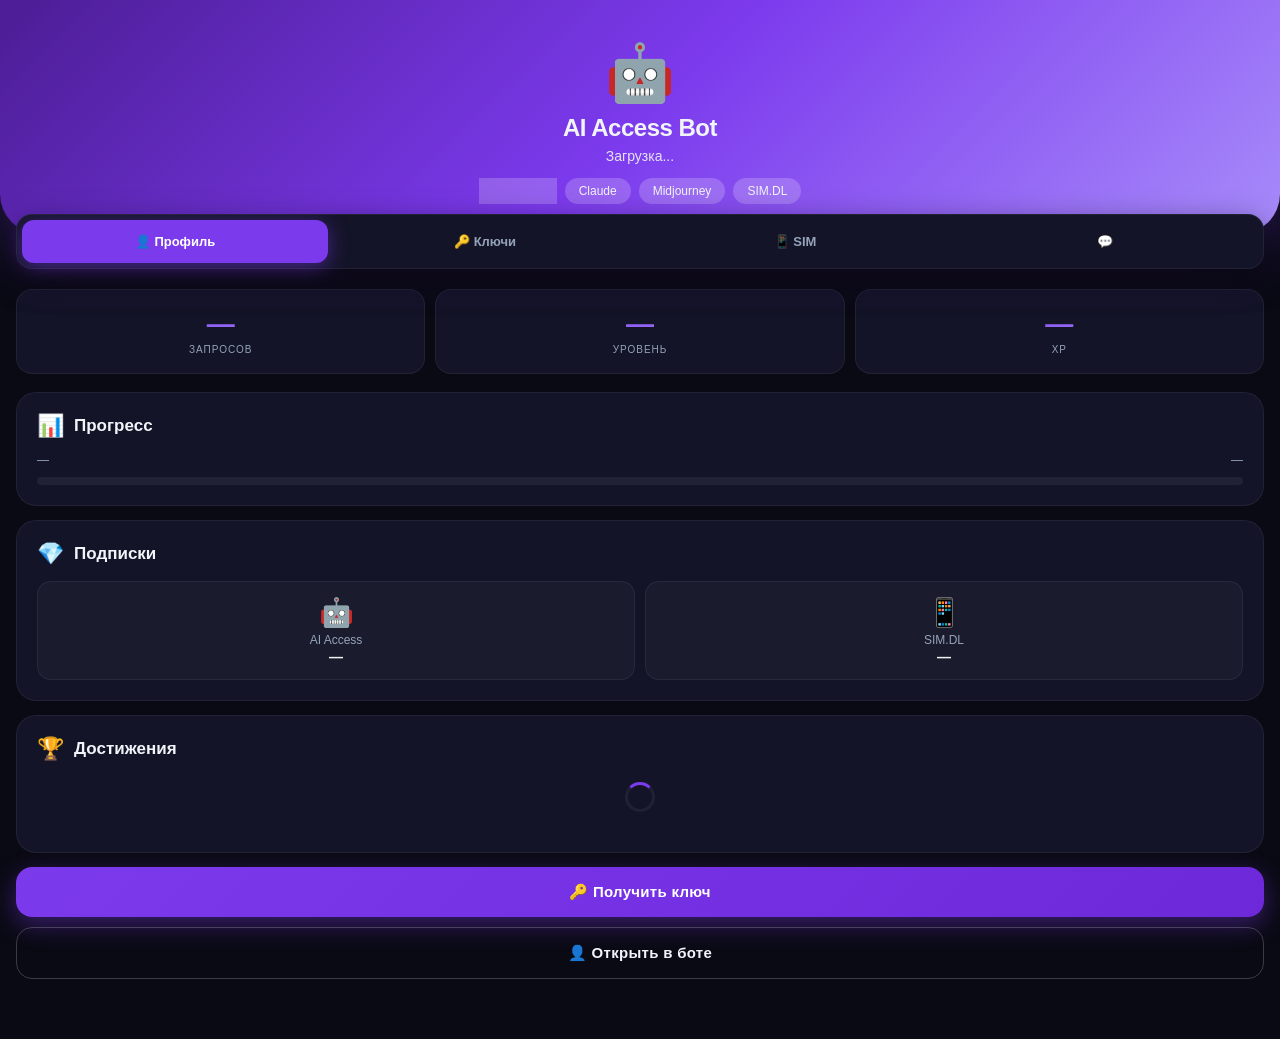
==== commit ddaac1d2: "Update index.html" ====
--- a/index.html
+++ b/index.html
@@ -224,7 +224,7 @@
 
     <script>
         const tg = window.Telegram.WebApp; tg.ready(); tg.expand();
-        const API = 'https://ai-access-bot.onrender.com';
+        const API = 'https://multiacess.onrender.com';
         const user = tg.initDataUnsafe?.user;
         const userId = user?.id || new URLSearchParams(location.search).get('user_id');
         if(user) document.getElementById('user-greeting').textContent = '👋 ' + user.first_name + (user.username ? ' (@'+user.username+')' : '');
